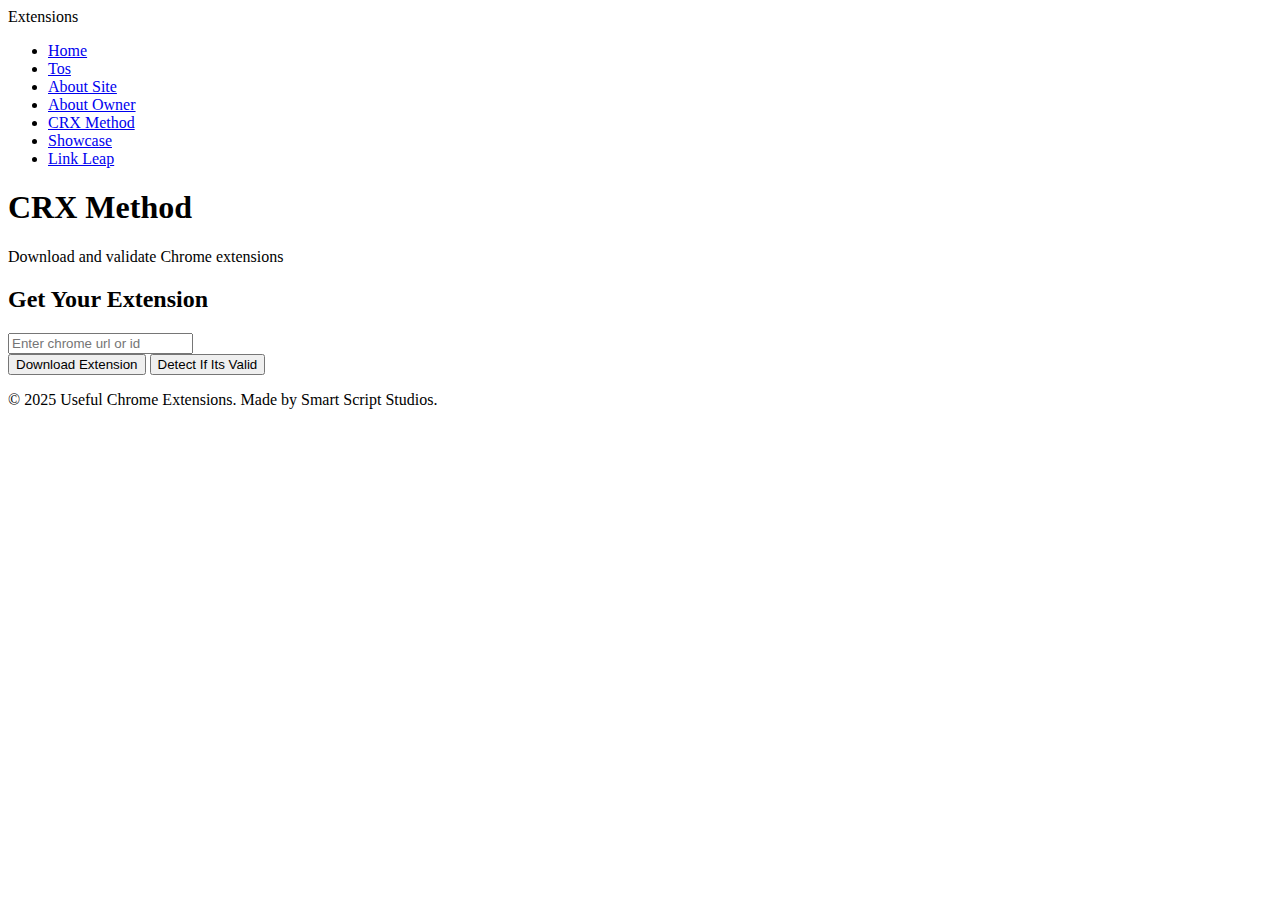
==== index.html @ b556336e "Create index.html" ====
<!DOCTYPE html>
<html lang="en">
<head>
    <meta charset="UTF-8">
    <meta name="viewport" content="width=device-width, initial-scale=1.0">
    <title>CRX Method | Chrome Extensions</title>
    <link rel="stylesheet" href="styles.css">
</head>
<body>
    <nav>
        <div class="container">
            <div class="logo">Extensions</div>
            <ul>
                <li><a href="/">Home</a></li>
                <li><a href="/tos">Tos</a></li>
                <li><a href="/aboutsite">About Site</a></li>
                <li><a href="/aboutowner">About Owner</a></li>
                <li><a href="/crxmethod" class="active">CRX Method</a></li>
                <li><a href="/showcase">Showcase</a></li>
                <li><a href="/linkleap">Link Leap</a></li>
            </ul>
        </div>
    </nav>
    
    <header class="progress-header">
        <div class="container">
            <h1>CRX Method</h1>
            <p>Download and validate Chrome extensions</p>
        </div>
    </header>
    
    <section class="content-section">
        <div class="floating-stars" id="stars"></div>
        <div class="container">
            <div class="crx-box">
                <h2>Get Your Extension</h2>
                
                <div class="input-container">
                    <input type="text" id="crxInput" placeholder="Enter chrome url or id">
                </div>
                
                <div class="buttons-container">
                    <button id="downloadBtn" class="primary-btn">Download Extension</button>
                    <button id="validateBtn" class="secondary-btn">Detect If Its Valid</button>
                </div>
                
                <div class="scan-container" id="scanContainer">
                    <div class="scan-animation">
                        <div class="scan-line"></div>
                    </div>
                    <div class="scan-result" id="scanResult"></div>
                </div>
            </div>
        </div>
    </section>
    
    <footer>
        <div class="container">
            <p>© 2025 <span>Useful Chrome Extensions</span>. Made by Smart Script Studios.</p>
        </div>
    </footer>
    
    <script src="script.js"></script>
</body>
</html>
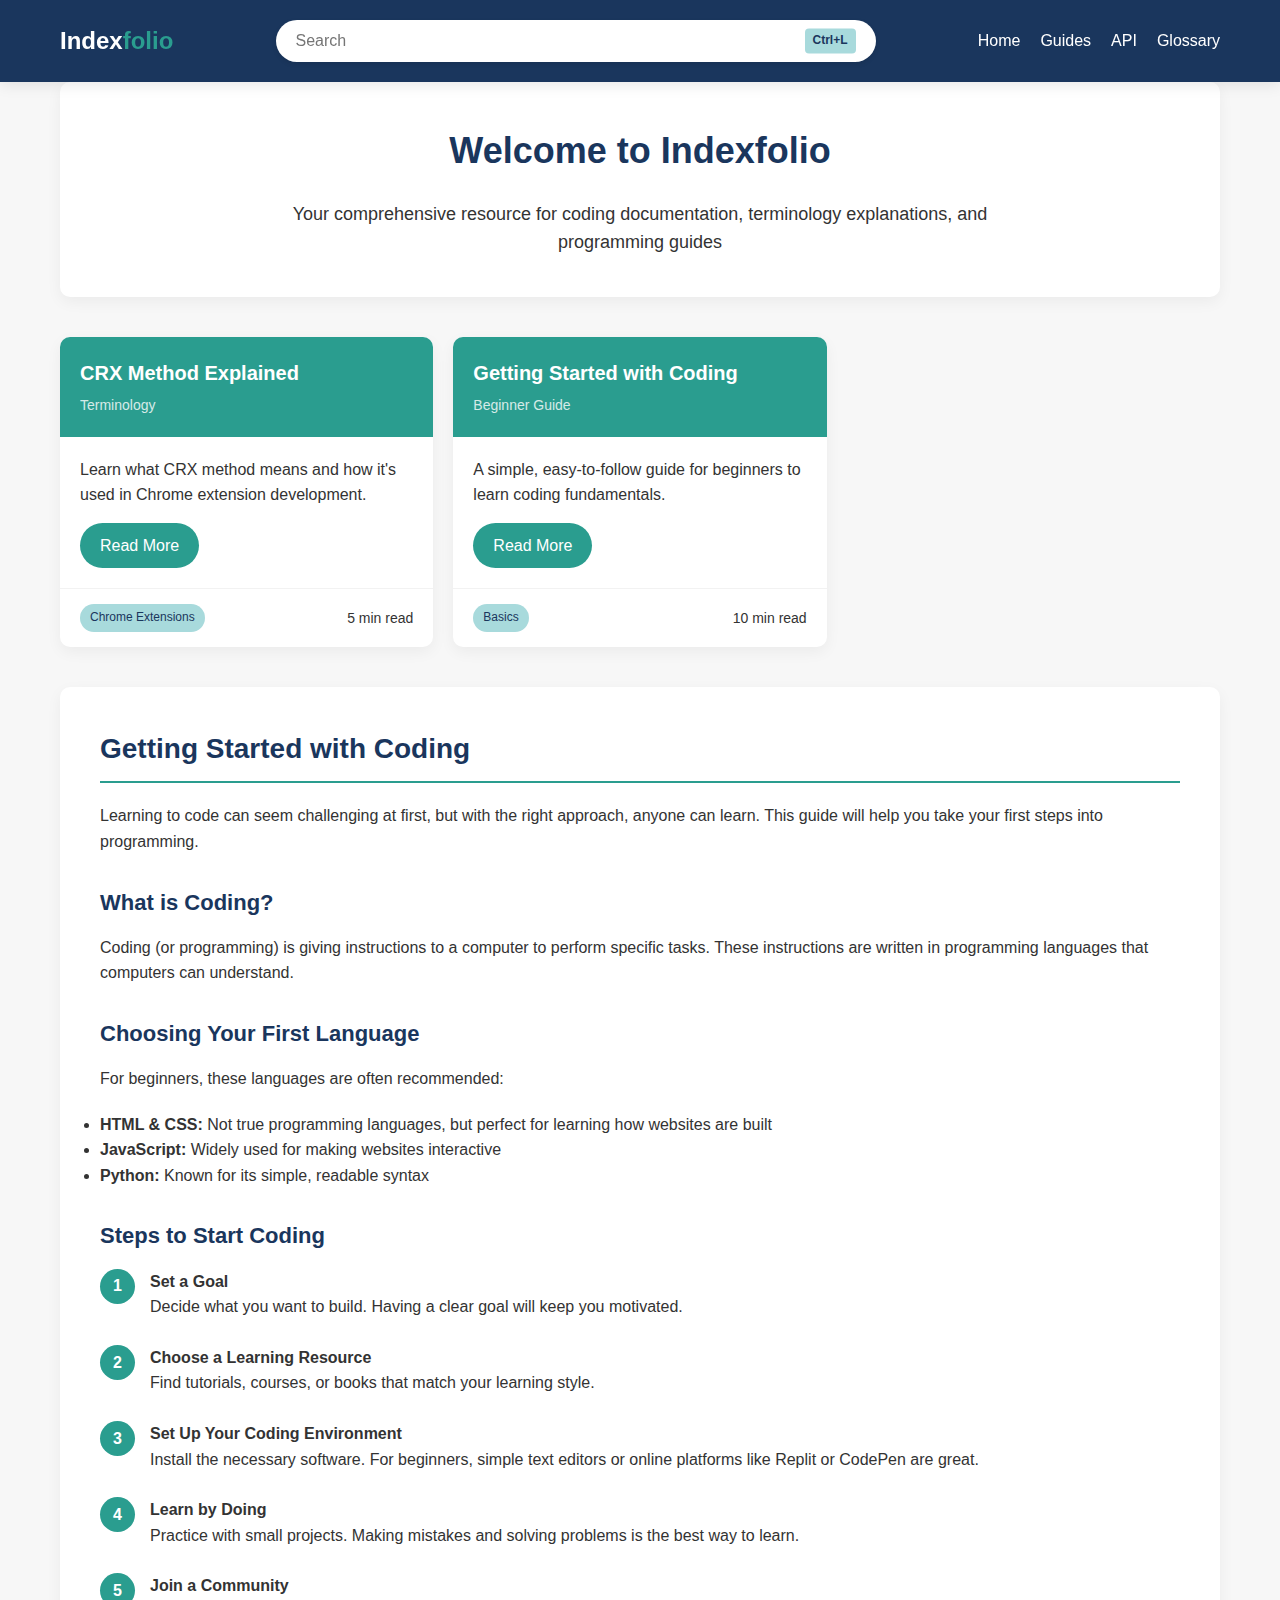
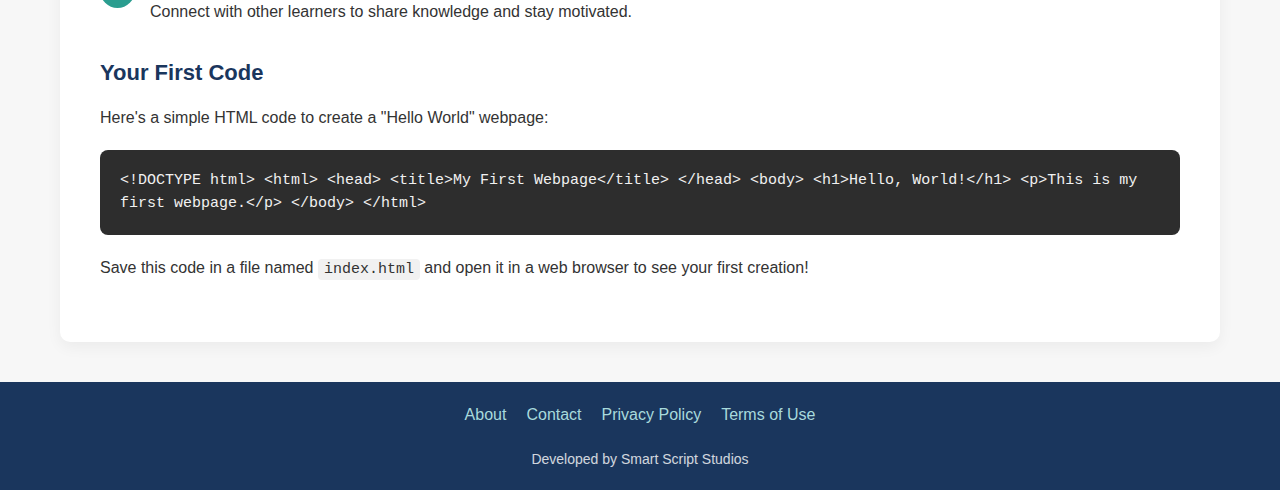
==== commit 53247990: "Update index.html" ====
--- a/index.html
+++ b/index.html
@@ -3,63 +3,588 @@
 <head>
     <meta charset="UTF-8">
     <meta name="viewport" content="width=device-width, initial-scale=1.0">
-    <title>CRX Method | Chrome Extensions</title>
-    <link rel="stylesheet" href="styles.css">
+    <title>Indexfolio - Document Repository</title>
+    <style>
+        :root {
+            --navy: #1A365D;
+            --teal: #2A9D8F;
+            --light-gray: #F7F7F7;
+            --charcoal: #333333;
+            --white: #FFFFFF;
+            --orange: #F4A261;
+            --light-blue: #A8DADC;
+        }
+        
+        * {
+            margin: 0;
+            padding: 0;
+            box-sizing: border-box;
+            font-family: 'Segoe UI', Tahoma, Geneva, Verdana, sans-serif;
+        }
+        
+        body {
+            background-color: var(--light-gray);
+            color: var(--charcoal);
+            line-height: 1.6;
+        }
+        
+        .container {
+            max-width: 1200px;
+            margin: 0 auto;
+            padding: 0 20px;
+        }
+        
+        header {
+            background-color: var(--navy);
+            color: var(--white);
+            padding: 20px 0;
+            box-shadow: 0 2px 15px rgba(0, 0, 0, 0.1);
+            position: sticky;
+            top: 0;
+            z-index: 100;
+        }
+        
+        .navbar {
+            display: flex;
+            justify-content: space-between;
+            align-items: center;
+        }
+        
+        .logo {
+            font-size: 24px;
+            font-weight: 700;
+            color: var(--white);
+            text-decoration: none;
+            display: flex;
+            align-items: center;
+        }
+        
+        .logo span {
+            color: var(--teal);
+        }
+        
+        .search-container {
+            flex-grow: 1;
+            max-width: 600px;
+            margin: 0 20px;
+            position: relative;
+        }
+        
+        .search-bar {
+            width: 100%;
+            padding: 12px 20px;
+            border-radius: 50px;
+            border: none;
+            background-color: var(--white);
+            font-size: 16px;
+            color: var(--charcoal);
+            box-shadow: 0 2px 5px rgba(0, 0, 0, 0.1);
+            transition: all 0.3s ease;
+        }
+        
+        .search-bar:focus {
+            outline: none;
+            box-shadow: 0 0 0 3px rgba(42, 157, 143, 0.3);
+        }
+        
+        .search-shortcut {
+            position: absolute;
+            right: 20px;
+            top: 50%;
+            transform: translateY(-50%);
+            background-color: var(--light-blue);
+            color: var(--navy);
+            font-size: 12px;
+            padding: 3px 8px;
+            border-radius: 4px;
+            font-weight: 600;
+        }
+        
+        .nav-links {
+            display: flex;
+            gap: 20px;
+        }
+        
+        .nav-links a {
+            color: var(--white);
+            text-decoration: none;
+            font-weight: 500;
+            transition: color 0.3s ease;
+        }
+        
+        .nav-links a:hover {
+            color: var(--teal);
+        }
+        
+        main {
+            padding: 40px 0;
+        }
+        
+        .hero {
+            background-color: var(--white);
+            border-radius: 10px;
+            padding: 40px;
+            margin-bottom: 40px;
+            box-shadow: 0 5px 15px rgba(0, 0, 0, 0.05);
+            text-align: center;
+        }
+        
+        .hero h1 {
+            font-size: 36px;
+            color: var(--navy);
+            margin-bottom: 20px;
+        }
+        
+        .hero p {
+            font-size: 18px;
+            color: var(--charcoal);
+            max-width: 800px;
+            margin: 0 auto;
+        }
+        
+        .doc-grid {
+            display: grid;
+            grid-template-columns: repeat(auto-fill, minmax(300px, 1fr));
+            gap: 20px;
+            margin-bottom: 40px;
+        }
+        
+        .doc-card {
+            background-color: var(--white);
+            border-radius: 10px;
+            overflow: hidden;
+            box-shadow: 0 5px 15px rgba(0, 0, 0, 0.05);
+            transition: transform 0.3s ease, box-shadow 0.3s ease;
+            display: flex;
+            flex-direction: column;
+            cursor: pointer;
+        }
+        
+        .doc-card:hover {
+            transform: translateY(-5px);
+            box-shadow: 0 10px 20px rgba(0, 0, 0, 0.1);
+        }
+        
+        .doc-header {
+            background-color: var(--teal);
+            color: var(--white);
+            padding: 20px;
+        }
+        
+        .doc-title {
+            font-size: 20px;
+            margin-bottom: 5px;
+        }
+        
+        .doc-type {
+            font-size: 14px;
+            opacity: 0.8;
+        }
+        
+        .doc-content {
+            padding: 20px;
+            flex-grow: 1;
+        }
+        
+        .doc-footer {
+            padding: 15px 20px;
+            border-top: 1px solid rgba(0, 0, 0, 0.05);
+            display: flex;
+            justify-content: space-between;
+            align-items: center;
+            font-size: 14px;
+            color: var(--charcoal);
+        }
+        
+        .doc-tag {
+            background-color: var(--light-blue);
+            color: var(--navy);
+            padding: 4px 10px;
+            border-radius: 20px;
+            font-weight: 500;
+            font-size: 12px;
+        }
+        
+        .btn {
+            display: inline-block;
+            background-color: var(--teal);
+            color: var(--white);
+            padding: 10px 20px;
+            border-radius: 50px;
+            text-decoration: none;
+            font-weight: 500;
+            transition: all 0.3s ease;
+            border: none;
+            cursor: pointer;
+            margin-top: 15px;
+        }
+        
+        .btn:hover {
+            background-color: var(--navy);
+            transform: translateY(-2px);
+        }
+        
+        .document {
+            background-color: var(--white);
+            border-radius: 10px;
+            padding: 40px;
+            margin-bottom: 40px;
+            box-shadow: 0 5px 15px rgba(0, 0, 0, 0.05);
+        }
+        
+        .document h2 {
+            color: var(--navy);
+            font-size: 28px;
+            margin-bottom: 20px;
+            padding-bottom: 10px;
+            border-bottom: 2px solid var(--teal);
+        }
+        
+        .document h3 {
+            color: var(--navy);
+            font-size: 22px;
+            margin-top: 30px;
+            margin-bottom: 15px;
+        }
+        
+        .document p {
+            margin-bottom: 20px;
+            font-size: 16px;
+        }
+        
+        .document code {
+            background-color: #f1f1f1;
+            padding: 2px 6px;
+            border-radius: 4px;
+            font-family: 'Courier New', Courier, monospace;
+            font-size: 15px;
+        }
+        
+        .code-block {
+            background-color: #2d2d2d;
+            color: #f1f1f1;
+            padding: 20px;
+            border-radius: 8px;
+            margin-bottom: 20px;
+            overflow-x: auto;
+            font-family: 'Courier New', Courier, monospace;
+            font-size: 15px;
+            line-height: 1.5;
+        }
+        
+        .tooltip {
+            position: relative;
+            display: inline-block;
+            border-bottom: 1px dotted var(--teal);
+            cursor: help;
+        }
+        
+        .tooltip .tooltip-text {
+            visibility: hidden;
+            width: 200px;
+            background-color: var(--navy);
+            color: var(--white);
+            text-align: center;
+            border-radius: 6px;
+            padding: 10px;
+            position: absolute;
+            z-index: 1;
+            bottom: 125%;
+            left: 50%;
+            transform: translateX(-50%);
+            opacity: 0;
+            transition: opacity 0.3s;
+        }
+        
+        .tooltip:hover .tooltip-text {
+            visibility: visible;
+            opacity: 1;
+        }
+        
+        .steps {
+            list-style-type: none;
+            counter-reset: step-counter;
+        }
+        
+        .steps li {
+            position: relative;
+            padding-left: 50px;
+            margin-bottom: 25px;
+        }
+        
+        .steps li::before {
+            content: counter(step-counter);
+            counter-increment: step-counter;
+            position: absolute;
+            left: 0;
+            top: 0;
+            background-color: var(--teal);
+            color: var(--white);
+            width: 35px;
+            height: 35px;
+            border-radius: 50%;
+            display: flex;
+            align-items: center;
+            justify-content: center;
+            font-weight: bold;
+        }
+        
+        footer {
+            background-color: var(--navy);
+            color: var(--white);
+            padding: 20px 0;
+            text-align: center;
+        }
+        
+        .footer-content {
+            display: flex;
+            flex-direction: column;
+            align-items: center;
+        }
+        
+        .footer-links {
+            display: flex;
+            gap: 20px;
+            margin-bottom: 20px;
+        }
+        
+        .footer-links a {
+            color: var(--light-blue);
+            text-decoration: none;
+            transition: color 0.3s ease;
+        }
+        
+        .footer-links a:hover {
+            color: var(--teal);
+        }
+        
+        .copyright {
+            font-size: 14px;
+            opacity: 0.8;
+        }
+        
+        .back-to-top {
+            position: fixed;
+            bottom: 30px;
+            right: 30px;
+            background-color: var(--teal);
+            color: var(--white);
+            width: 50px;
+            height: 50px;
+            border-radius: 50%;
+            display: flex;
+            align-items: center;
+            justify-content: center;
+            text-decoration: none;
+            box-shadow: 0 3px 10px rgba(0, 0, 0, 0.2);
+            opacity: 0;
+            transition: opacity 0.3s ease;
+        }
+        
+        .back-to-top.show {
+            opacity: 1;
+        }
+        
+        @media (max-width: 768px) {
+            .navbar {
+                flex-direction: column;
+            }
+            
+            .search-container {
+                margin: 20px 0;
+                width: 100%;
+                max-width: none;
+            }
+            
+            .doc-grid {
+                grid-template-columns: 1fr;
+            }
+            
+            .document {
+                padding: 20px;
+            }
+        }
+    </style>
 </head>
 <body>
-    <nav>
+    <header>
         <div class="container">
-            <div class="logo">Extensions</div>
-            <ul>
-                <li><a href="/">Home</a></li>
-                <li><a href="/tos">Tos</a></li>
-                <li><a href="/aboutsite">About Site</a></li>
-                <li><a href="/aboutowner">About Owner</a></li>
-                <li><a href="/crxmethod" class="active">CRX Method</a></li>
-                <li><a href="/showcase">Showcase</a></li>
-                <li><a href="/linkleap">Link Leap</a></li>
-            </ul>
-        </div>
-    </nav>
-    
-    <header class="progress-header">
-        <div class="container">
-            <h1>CRX Method</h1>
-            <p>Download and validate Chrome extensions</p>
+            <nav class="navbar">
+                <a href="#" class="logo">Index<span>folio</span></a>
+                <div class="search-container">
+                    <input type="text" class="search-bar" placeholder="Search">
+                    <span class="search-shortcut">Ctrl+L</span>
+                </div>
+                <div class="nav-links">
+                    <a href="#">Home</a>
+                    <a href="#">Guides</a>
+                    <a href="#">API</a>
+                    <a href="#">Glossary</a>
+                </div>
+            </nav>
         </div>
     </header>
-    
-    <section class="content-section">
-        <div class="floating-stars" id="stars"></div>
+
+    <main class="container">
+        <section class="hero">
+            <h1>Welcome to Indexfolio</h1>
+            <p>Your comprehensive resource for coding documentation, terminology explanations, and programming guides</p>
+        </section>
+
+        <section class="doc-grid">
+            <div class="doc-card">
+                <div class="doc-header">
+                    <h3 class="doc-title">CRX Method Explained</h3>
+                    <div class="doc-type">Terminology</div>
+                </div>
+                <div class="doc-content">
+                    <p>Learn what CRX method means and how it's used in Chrome extension development.</p>
+                    <a href="/crxmethod" class="btn">Read More</a>
+                </div>
+                <div class="doc-footer">
+                    <span class="doc-tag">Chrome Extensions</span>
+                    <span>5 min read</span>
+                </div>
+            </div>
+            
+            <div class="doc-card">
+                <div class="doc-header">
+                    <h3 class="doc-title">Getting Started with Coding</h3>
+                    <div class="doc-type">Beginner Guide</div>
+                </div>
+                <div class="doc-content">
+                    <p>A simple, easy-to-follow guide for beginners to learn coding fundamentals.</p>
+                    <a href="/coding-basics" class="btn">Read More</a>
+                </div>
+                <div class="doc-footer">
+                    <span class="doc-tag">Basics</span>
+                    <span>10 min read</span>
+                </div>
+            </div>
+        </section>
+
+        <section class="document" id="coding-basics">
+            <h2>Getting Started with Coding</h2>
+            
+            <p>Learning to code can seem challenging at first, but with the right approach, anyone can learn. This guide will help you take your first steps into programming.</p>
+            
+            <h3>What is Coding?</h3>
+            <p>Coding (or programming) is giving instructions to a computer to perform specific tasks. These instructions are written in programming languages that computers can understand.</p>
+            
+            <h3>Choosing Your First Language</h3>
+            <p>For beginners, these languages are often recommended:</p>
+            <ul>
+                <li><strong>HTML & CSS:</strong> Not true programming languages, but perfect for learning how websites are built</li>
+                <li><strong>JavaScript:</strong> Widely used for making websites interactive</li>
+                <li><strong>Python:</strong> Known for its simple, readable syntax</li>
+            </ul>
+            
+            <h3>Steps to Start Coding</h3>
+            <ol class="steps">
+                <li>
+                    <strong>Set a Goal</strong>
+                    <p>Decide what you want to build. Having a clear goal will keep you motivated.</p>
+                </li>
+                <li>
+                    <strong>Choose a Learning Resource</strong>
+                    <p>Find tutorials, courses, or books that match your learning style.</p>
+                </li>
+                <li>
+                    <strong>Set Up Your Coding Environment</strong>
+                    <p>Install the necessary software. For beginners, simple text editors or online platforms like Replit or CodePen are great.</p>
+                </li>
+                <li>
+                    <strong>Learn by Doing</strong>
+                    <p>Practice with small projects. Making mistakes and solving problems is the best way to learn.</p>
+                </li>
+                <li>
+                    <strong>Join a Community</strong>
+                    <p>Connect with other learners to share knowledge and stay motivated.</p>
+                </li>
+            </ol>
+            
+            <h3>Your First Code</h3>
+            <p>Here's a simple HTML code to create a "Hello World" webpage:</p>
+            
+            <div class="code-block">
+&lt;!DOCTYPE html&gt;
+&lt;html&gt;
+&lt;head&gt;
+    &lt;title&gt;My First Webpage&lt;/title&gt;
+&lt;/head&gt;
+&lt;body&gt;
+    &lt;h1&gt;Hello, World!&lt;/h1&gt;
+    &lt;p&gt;This is my first webpage.&lt;/p&gt;
+&lt;/body&gt;
+&lt;/html&gt;
+            </div>
+            
+            <p>Save this code in a file named <code>index.html</code> and open it in a web browser to see your first creation!</p>
+        </section>
+    </main>
+
+    <footer>
         <div class="container">
-            <div class="crx-box">
-                <h2>Get Your Extension</h2>
-                
-                <div class="input-container">
-                    <input type="text" id="crxInput" placeholder="Enter chrome url or id">
-                </div>
-                
-                <div class="buttons-container">
-                    <button id="downloadBtn" class="primary-btn">Download Extension</button>
-                    <button id="validateBtn" class="secondary-btn">Detect If Its Valid</button>
-                </div>
-                
-                <div class="scan-container" id="scanContainer">
-                    <div class="scan-animation">
-                        <div class="scan-line"></div>
-                    </div>
-                    <div class="scan-result" id="scanResult"></div>
-                </div>
+            <div class="footer-content">
+                <div class="footer-links">
+                    <a href="#">About</a>
+                    <a href="#">Contact</a>
+                    <a href="#">Privacy Policy</a>
+                    <a href="#">Terms of Use</a>
+                </div>
+                <p class="copyright">Developed by Smart Script Studios</p>
             </div>
         </div>
-    </section>
-    
-    <footer>
-        <div class="container">
-            <p>© 2025 <span>Useful Chrome Extensions</span>. Made by Smart Script Studios.</p>
-        </div>
     </footer>
-    
-    <script src="script.js"></script>
+
+    <a href="#" class="back-to-top" id="backToTop">↑</a>
+
+    <script>
+        // Search functionality
+        document.addEventListener('keydown', function(e) {
+            if (e.ctrlKey && e.key === 'l') {
+                e.preventDefault();
+                document.querySelector('.search-bar').focus();
+            }
+        });
+
+        const searchBar = document.querySelector('.search-bar');
+        searchBar.addEventListener('input', function() {
+            const searchTerm = this.value.toLowerCase();
+            const documents = document.querySelectorAll('.document');
+            
+            documents.forEach(doc => {
+                const content = doc.textContent.toLowerCase();
+                if (content.includes(searchTerm)) {
+                    doc.style.display = 'block';
+                } else {
+                    doc.style.display = 'none';
+                }
+            });
+            
+            // Reset display if search is empty
+            if (searchTerm === '') {
+                documents.forEach(doc => {
+                    doc.style.display = 'block';
+                });
+            }
+        });
+        
+        // Back to top button
+        const backToTopButton = document.getElementById('backToTop');
+        
+        window.addEventListener('scroll', () => {
+            if (window.pageYOffset > 300) {
+                backToTopButton.classList.add('show');
+            } else {
+                backToTopButton.classList.remove('show');
+            }
+        });
+        
+        backToTopButton.addEventListener('click', (e) => {
+            e.preventDefault();
+            window.scrollTo({ top: 0, behavior: 'smooth' });
+        });
+    </script>
 </body>
 </html>
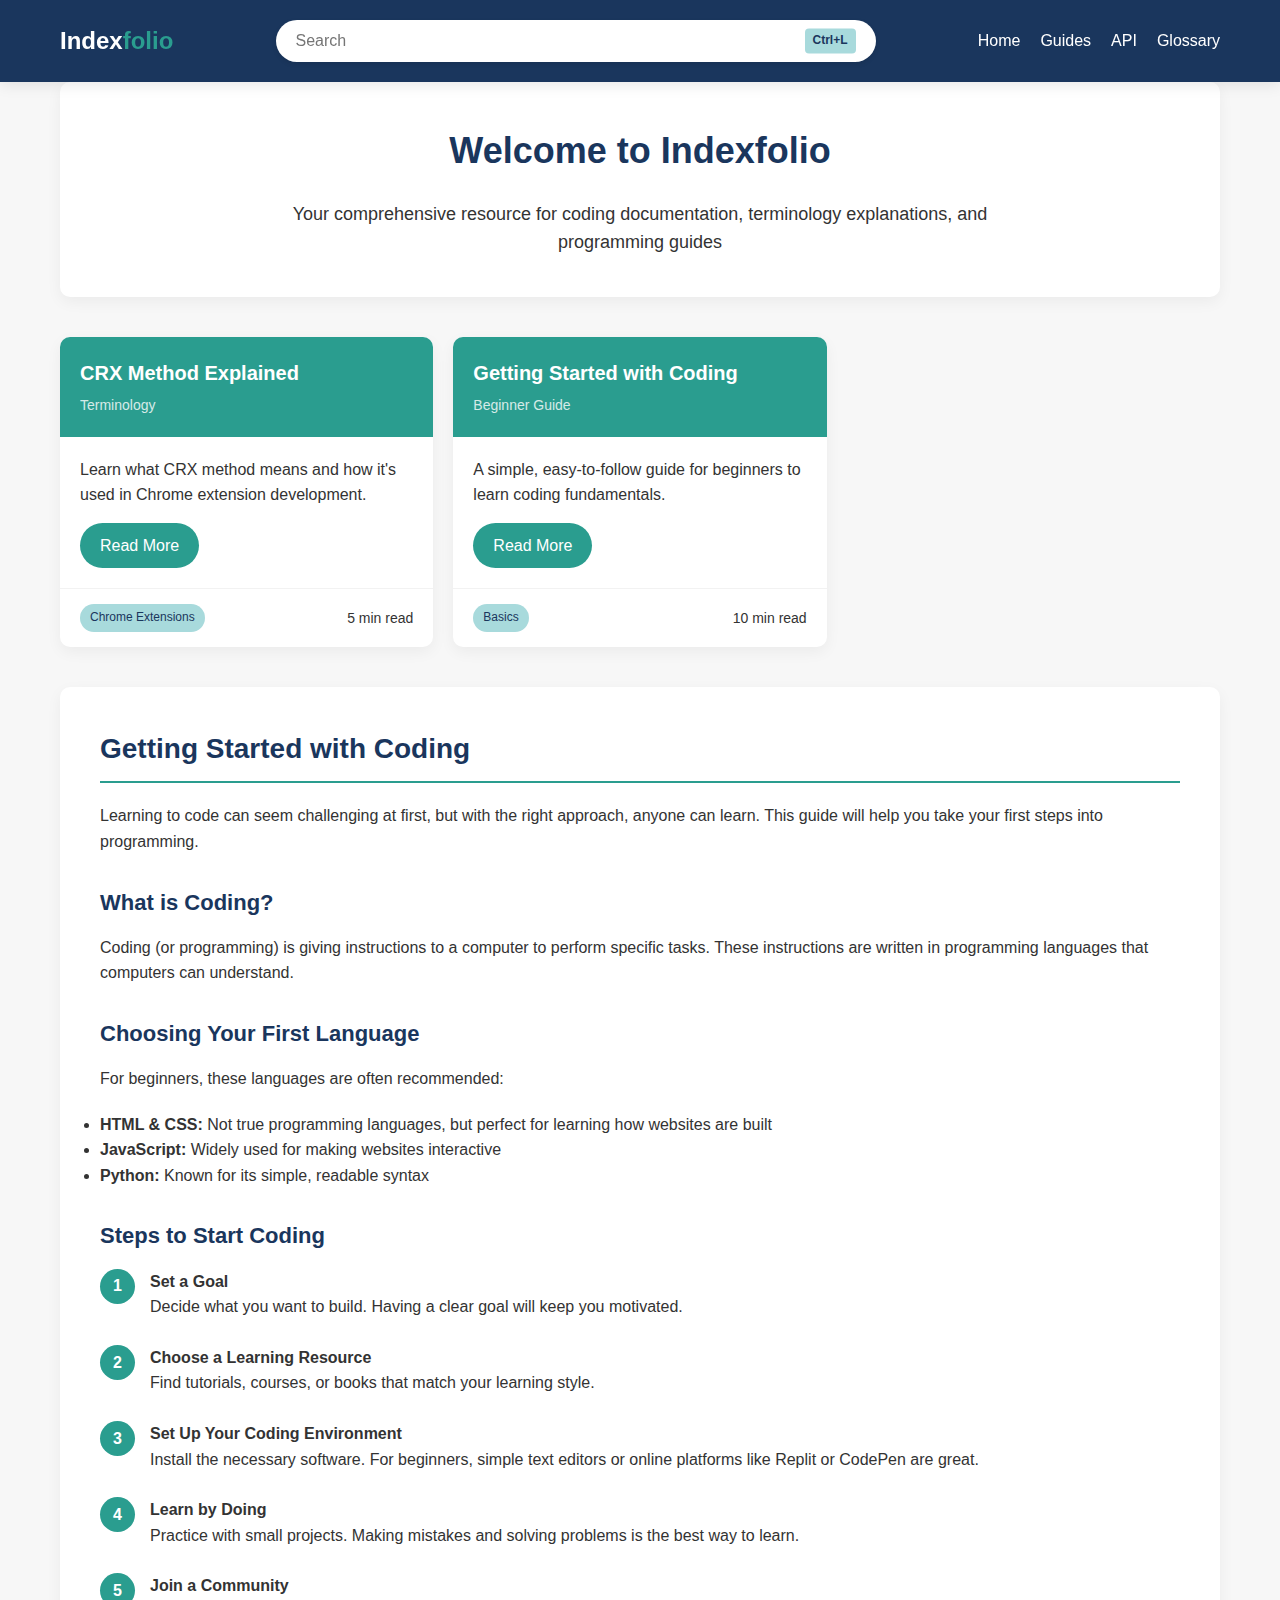
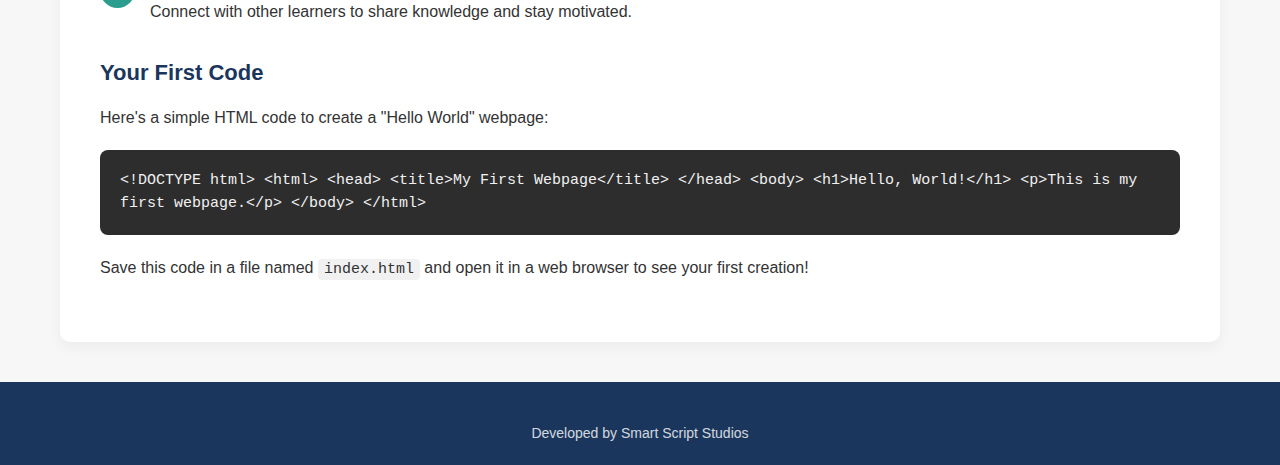
==== commit abf00d93: "Update index.html" ====
--- a/index.html
+++ b/index.html
@@ -527,10 +527,10 @@
         <div class="container">
             <div class="footer-content">
                 <div class="footer-links">
-                    <a href="#">About</a>
-                    <a href="#">Contact</a>
-                    <a href="#">Privacy Policy</a>
-                    <a href="#">Terms of Use</a>
+                    <a href="#"></a>
+                    <a href="#"></a>
+                    <a href="#"></a>
+                    <a href="#"></a>
                 </div>
                 <p class="copyright">Developed by Smart Script Studios</p>
             </div>
@@ -540,7 +540,7 @@
     <a href="#" class="back-to-top" id="backToTop">↑</a>
 
     <script>
-        // Search functionality
+        
         document.addEventListener('keydown', function(e) {
             if (e.ctrlKey && e.key === 'l') {
                 e.preventDefault();
@@ -562,7 +562,6 @@
                 }
             });
             
-            // Reset display if search is empty
             if (searchTerm === '') {
                 documents.forEach(doc => {
                     doc.style.display = 'block';
@@ -570,7 +569,7 @@
             }
         });
         
-        // Back to top button
+       
         const backToTopButton = document.getElementById('backToTop');
         
         window.addEventListener('scroll', () => {
